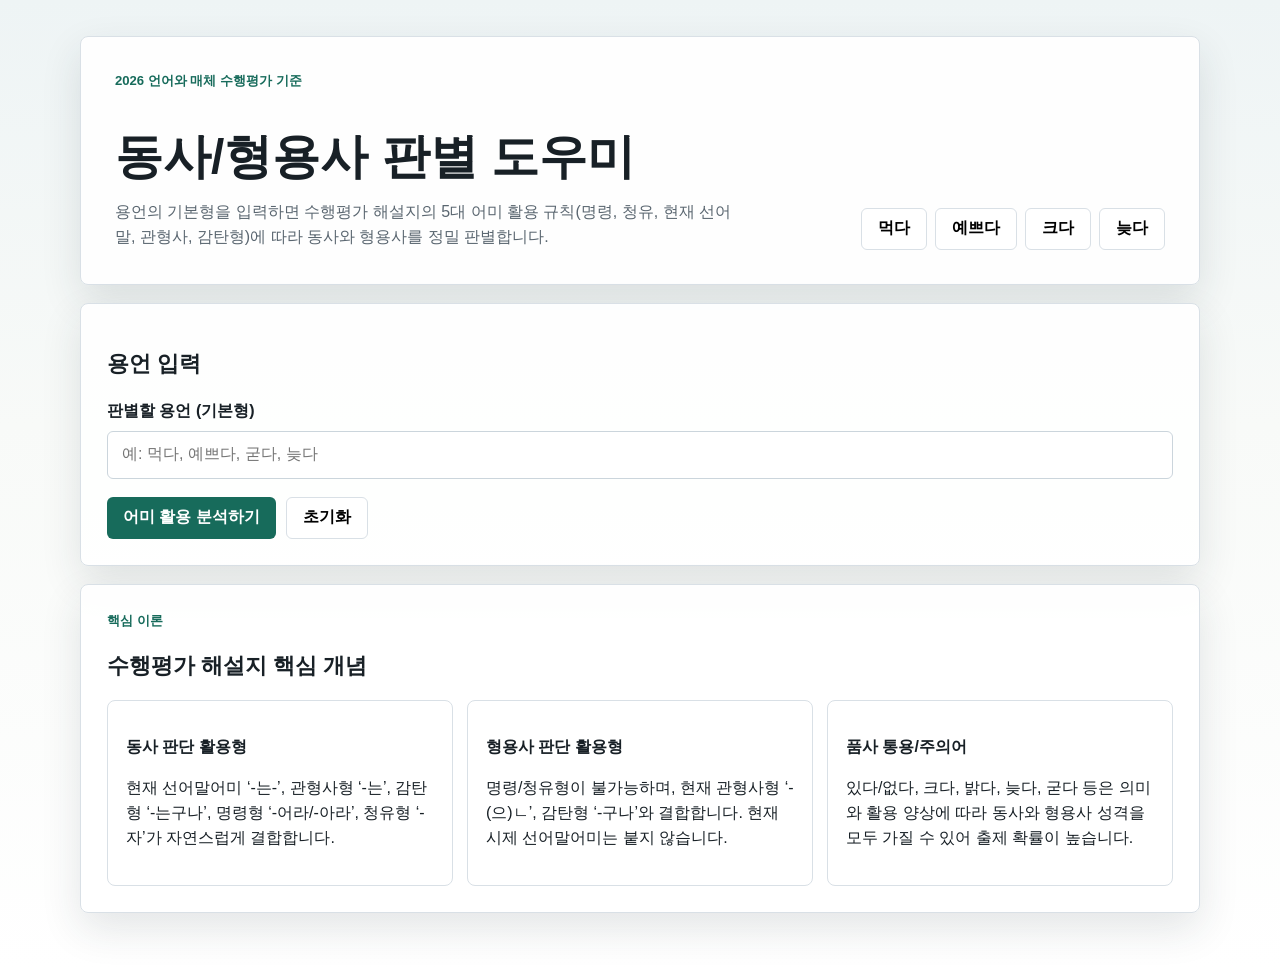
==== index5.html @ 4b948875 "활용형으로 판별하도록 바꿈 "명령형 어미, 청유형 어미, 현재 시제 선어말 어미('-ㄴ/-는-'), 관형사형 어미('-는' vs '-(으)ㄴ'), 감탄형 어미('-는구나' vs '" ====
<!doctype html>
<html lang="ko">
  <head>
    <meta charset="UTF-8" />
    <meta name="viewport" content="width=device-width, initial-scale=1.0" />
    <title>동사/형용사 판별 도우미</title>
    <link rel="stylesheet" href="style5.css" />
  </head>
  <body>
    <main class="app-shell">
      <section class="intro">
        <div>
          <p class="eyebrow">2026 언어와 매체 수행평가 기준</p>
          <h1>동사/형용사 판별 도우미</h1>
          <p class="intro-copy">
            용언의 기본형을 입력하면 수행평가 해설지의 5대 어미 활용 규칙(명령, 청유, 현재 선어말, 관형사, 감탄형)에 따라 동사와 형용사를 정밀 판별합니다.
          </p>
        </div>
        <div class="quick-examples" aria-label="예시 입력">
          <button type="button" class="ghost-button" data-example="먹다">먹다</button>
          <button type="button" class="ghost-button" data-example="예쁘다">예쁘다</button>
          <button type="button" class="ghost-button" data-example="크다">크다</button>
          <button type="button" class="ghost-button" data-example="늦다">늦다</button>
        </div>
      </section>

      <section class="input-panel" aria-labelledby="input-title">
        <h2 id="input-title">용언 입력</h2>
        <div class="field-grid">
          <label>
            <span>판별할 용언 (기본형)</span>
            <input id="wordInput" type="text" placeholder="예: 먹다, 예쁘다, 굳다, 늦다" autocomplete="off" />
          </label>
        </div>
        <div class="input-actions">
          <button id="buildButton" type="button" class="primary-button">어미 활용 분석하기</button>
          <button id="resetButton" type="button" class="secondary-button">초기화</button>
        </div>
      </section>

      <section id="resultPanel" class="result-panel hidden" aria-live="polite">
        <div id="resultBadge" class="result-badge">판정 유보</div>
        <h2 id="resultTitle">결론</h2>
        <p id="resultSummary" class="result-summary"></p>

        <div class="result-grid">
          <article>
            <h3>수행평가 5대 어미 활용 검증</h3>
            <ol id="processList"></ol>
          </article>
          <article>
            <h3>품사별 근거 스코어</h3>
            <table>
              <thead>
                <tr>
                  <th>구분</th>
                  <th>매칭 점수</th>
                  <th>통과된 문법 기준</th>
                </tr>
              </thead>
              <tbody id="evidenceTable"></tbody>
            </table>
          </article>
        </div>

        <article id="noticeBox" class="notice-box"></article>
      </section>

      <section class="reference-panel" aria-labelledby="reference-title">
        <div class="section-heading">
          <p class="eyebrow">핵심 이론</p>
          <h2 id="reference-title">수행평가 해설지 핵심 개념</h2>
        </div>
        <div class="reference-grid">
          <article>
            <h3>동사 판단 활용형</h3>
            <p>현재 선어말어미 ‘-는-’, 관형사형 ‘-는’, 감탄형 ‘-는구나’, 명령형 ‘-어라/-아라’, 청유형 ‘-자’가 자연스럽게 결합합니다.</p>
          </article>
          <article>
            <h3>형용사 판단 활용형</h3>
            <p>명령/청유형이 불가능하며, 현재 관형사형 ‘-(으)ㄴ’, 감탄형 ‘-구나’와 결합합니다. 현재 시제 선어말어미는 붙지 않습니다.</p>
          </article>
          <article>
            <h3>품사 통용/주의어</h3>
            <p>있다/없다, 크다, 밝다, 늦다, 굳다 등은 의미와 활용 양상에 따라 동사와 형용사 성격을 모두 가질 수 있어 출제 확률이 높습니다.</p>
          </article>
        </div>
      </section>
    </main>

    <script src="app5.js"></script>
  </body>
</html>
---- style5.css ----
:root {
  color-scheme: light;
  --ink: #182026;
  --muted: #5a6670;
  --line: #d9e0e6;
  --panel: #ffffff;
  --soft: #f5f7f9;
  --accent: #176b5b;
  --accent-strong: #0f5145;
  --warn: #8a5b00;
  --warn-bg: #fff7e6;
  --verb: #1f6fb2;
  --adj: #9b4a79;
  --shadow: 0 16px 40px rgba(31, 48, 61, 0.12);
}

* { box-sizing: border-box; }

body {
  margin: 0;
  min-height: 100vh;
  background: linear-gradient(180deg, #eef4f5 0%, #f8faf8 44%, #ffffff 100%);
  color: var(--ink);
  font-family: "Pretendard", "Noto Sans KR", sans-serif;
  line-height: 1.55;
}

button, input { font: inherit; }

.app-shell {
  width: min(1120px, calc(100% - 32px));
  margin: 0 auto;
  padding: 36px 0 56px;
}

.intro, .input-panel, .result-panel, .reference-panel {
  background: rgba(255, 255, 255, 0.92);
  border: 1px solid var(--line);
  border-radius: 8px;
  box-shadow: var(--shadow);
}

.intro {
  display: flex;
  align-items: end;
  justify-content: space-between;
  gap: 24px;
  padding: 34px;
}

.eyebrow {
  margin: 0 0 8px;
  color: var(--accent);
  font-size: 0.82rem;
  font-weight: 800;
}

h1 { margin-bottom: 12px; font-size: clamp(2rem, 5vw, 3rem); line-height: 1.1; }
h2 { margin-bottom: 18px; font-size: 1.35rem; }
h3 { margin-bottom: 10px; font-size: 1rem; }

.intro-copy { max-width: 620px; margin-bottom: 0; color: var(--muted); }
.quick-examples { display: flex; flex-wrap: wrap; gap: 8px; }

.input-panel, .result-panel, .reference-panel { margin-top: 18px; padding: 26px; }
.field-grid { display: grid; grid-template-columns: 1fr; gap: 14px; }
label span { display: block; margin-bottom: 7px; font-weight: 800; }

input {
  width: 100%;
  min-height: 48px;
  border: 1px solid #cbd5dc;
  border-radius: 6px;
  padding: 0 14px;
}
input:focus { border-color: var(--accent); outline: 3px solid rgba(23, 107, 91, 0.14); }

.input-actions { display: flex; gap: 10px; margin-top: 18px; }

button { min-height: 42px; border: 0; border-radius: 6px; padding: 0 16px; cursor: pointer; font-weight: 800; }
.primary-button { background: var(--accent); color: #fff; }
.secondary-button, .ghost-button { border: 1px solid var(--line); background: #fff; }

.result-panel { border-top: 5px solid var(--accent); }
.result-badge { display: inline-flex; align-items: center; min-height: 32px; border-radius: 999px; padding: 0 12px; font-weight: 900; }
.result-badge.verb { background: #e8f1fb; color: var(--verb); }
.result-badge.adjective { background: #f8ebf3; color: var(--adj); }
.result-badge.hold { background: var(--warn-bg); color: var(--warn); }

.result-grid { display: grid; grid-template-columns: 1.2fr 0.8fr; gap: 16px; margin-top: 18px; }
.result-grid article, .notice-box, .reference-grid article { border: 1px solid var(--line); border-radius: 8px; padding: 18px; background: #fff; }

ol { margin: 0; padding-left: 20px; }
li { margin-bottom: 12px; }
table { width: 100%; border-collapse: collapse; }
th, td { border-bottom: 1px solid var(--line); padding: 10px 8px; text-align: left; }

.notice-box { margin-top: 16px; background: var(--warn-bg); color: #5b3e06; }
.reference-grid { display: grid; grid-template-columns: repeat(3, minmax(0, 1fr)); gap: 14px; }
.hidden { display: none; }

@media (max-width: 820px) {
  .intro { display: block; }
  .quick-examples { margin-top: 20px; }
  .result-grid, .reference-grid { grid-template-columns: 1fr; }
}
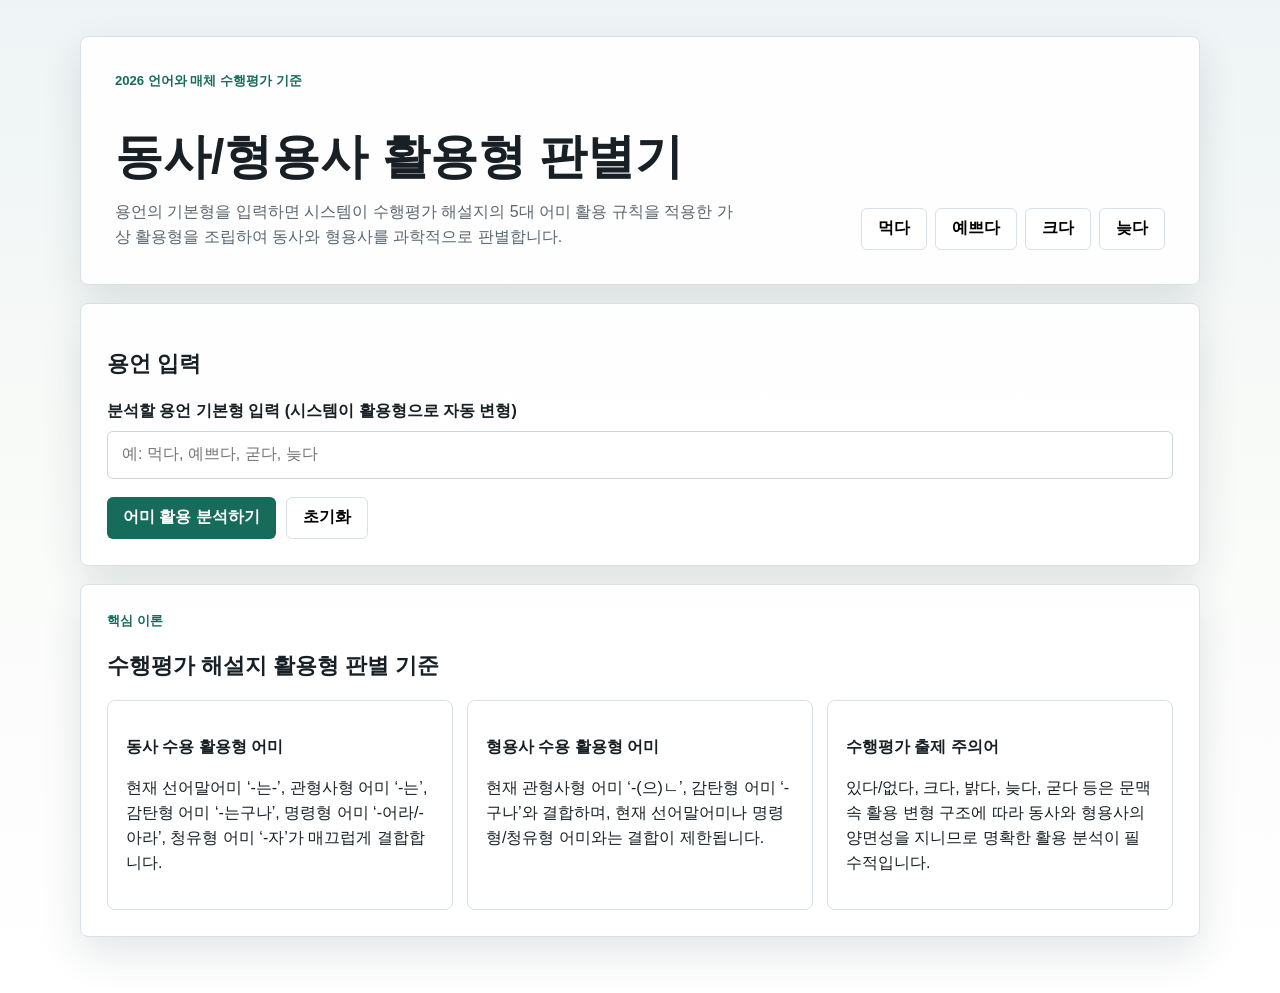
==== commit 1c3dc342: "하단의 이론 요약 카드에서도 모호한 뜻풀이(움직임/성질)를 삭제, 활용형만으로 판단 사용자가 입력창에 기본형을 넣었을 때 시스템이 '이 기본형에 어미들을 붙여서 활용형으로 변형시킨" ====
--- a/index5.html
+++ b/index5.html
@@ -3,7 +3,7 @@
   <head>
     <meta charset="UTF-8" />
     <meta name="viewport" content="width=device-width, initial-scale=1.0" />
-    <title>동사/형용사 판별 도우미</title>
+    <title>동사/형용사 활용형 판별기</title>
     <link rel="stylesheet" href="style5.css" />
   </head>
   <body>
@@ -11,9 +11,9 @@
       <section class="intro">
         <div>
           <p class="eyebrow">2026 언어와 매체 수행평가 기준</p>
-          <h1>동사/형용사 판별 도우미</h1>
+          <h1>동사/형용사 활용형 판별기</h1>
           <p class="intro-copy">
-            용언의 기본형을 입력하면 수행평가 해설지의 5대 어미 활용 규칙(명령, 청유, 현재 선어말, 관형사, 감탄형)에 따라 동사와 형용사를 정밀 판별합니다.
+            용언의 기본형을 입력하면 시스템이 수행평가 해설지의 5대 어미 활용 규칙을 적용한 가상 활용형을 조립하여 동사와 형용사를 과학적으로 판별합니다.
           </p>
         </div>
         <div class="quick-examples" aria-label="예시 입력">
@@ -28,7 +28,7 @@
         <h2 id="input-title">용언 입력</h2>
         <div class="field-grid">
           <label>
-            <span>판별할 용언 (기본형)</span>
+            <span>분석할 용언 기본형 입력 (시스템이 활용형으로 자동 변형)</span>
             <input id="wordInput" type="text" placeholder="예: 먹다, 예쁘다, 굳다, 늦다" autocomplete="off" />
           </label>
         </div>
@@ -45,11 +45,11 @@
 
         <div class="result-grid">
           <article>
-            <h3>수행평가 5대 어미 활용 검증</h3>
+            <h3>수행평가 5대 어미 활용형 조합 검증</h3>
             <ol id="processList"></ol>
           </article>
           <article>
-            <h3>품사별 근거 스코어</h3>
+            <h3>품사별 활용형 스코어</h3>
             <table>
               <thead>
                 <tr>
@@ -69,20 +69,20 @@
       <section class="reference-panel" aria-labelledby="reference-title">
         <div class="section-heading">
           <p class="eyebrow">핵심 이론</p>
-          <h2 id="reference-title">수행평가 해설지 핵심 개념</h2>
+          <h2 id="reference-title">수행평가 해설지 활용형 판별 기준</h2>
         </div>
         <div class="reference-grid">
           <article>
-            <h3>동사 판단 활용형</h3>
-            <p>현재 선어말어미 ‘-는-’, 관형사형 ‘-는’, 감탄형 ‘-는구나’, 명령형 ‘-어라/-아라’, 청유형 ‘-자’가 자연스럽게 결합합니다.</p>
+            <h3>동사 수용 활용형 어미</h3>
+            <p>현재 선어말어미 ‘-는-’, 관형사형 어미 ‘-는’, 감탄형 어미 ‘-는구나’, 명령형 어미 ‘-어라/-아라’, 청유형 어미 ‘-자’가 매끄럽게 결합합니다.</p>
           </article>
           <article>
-            <h3>형용사 판단 활용형</h3>
-            <p>명령/청유형이 불가능하며, 현재 관형사형 ‘-(으)ㄴ’, 감탄형 ‘-구나’와 결합합니다. 현재 시제 선어말어미는 붙지 않습니다.</p>
+            <h3>형용사 수용 활용형 어미</h3>
+            <p>현재 관형사형 어미 ‘-(으)ㄴ’, 감탄형 어미 ‘-구나’와 결합하며, 현재 선어말어미나 명령형/청유형 어미와는 결합이 제한됩니다.</p>
           </article>
           <article>
-            <h3>품사 통용/주의어</h3>
-            <p>있다/없다, 크다, 밝다, 늦다, 굳다 등은 의미와 활용 양상에 따라 동사와 형용사 성격을 모두 가질 수 있어 출제 확률이 높습니다.</p>
+            <h3>수행평가 출제 주의어</h3>
+            <p>있다/없다, 크다, 밝다, 늦다, 굳다 등은 문맥 속 활용 변형 구조에 따라 동사와 형용사의 양면성을 지니므로 명확한 활용 분석이 필수적입니다.</p>
           </article>
         </div>
       </section>
